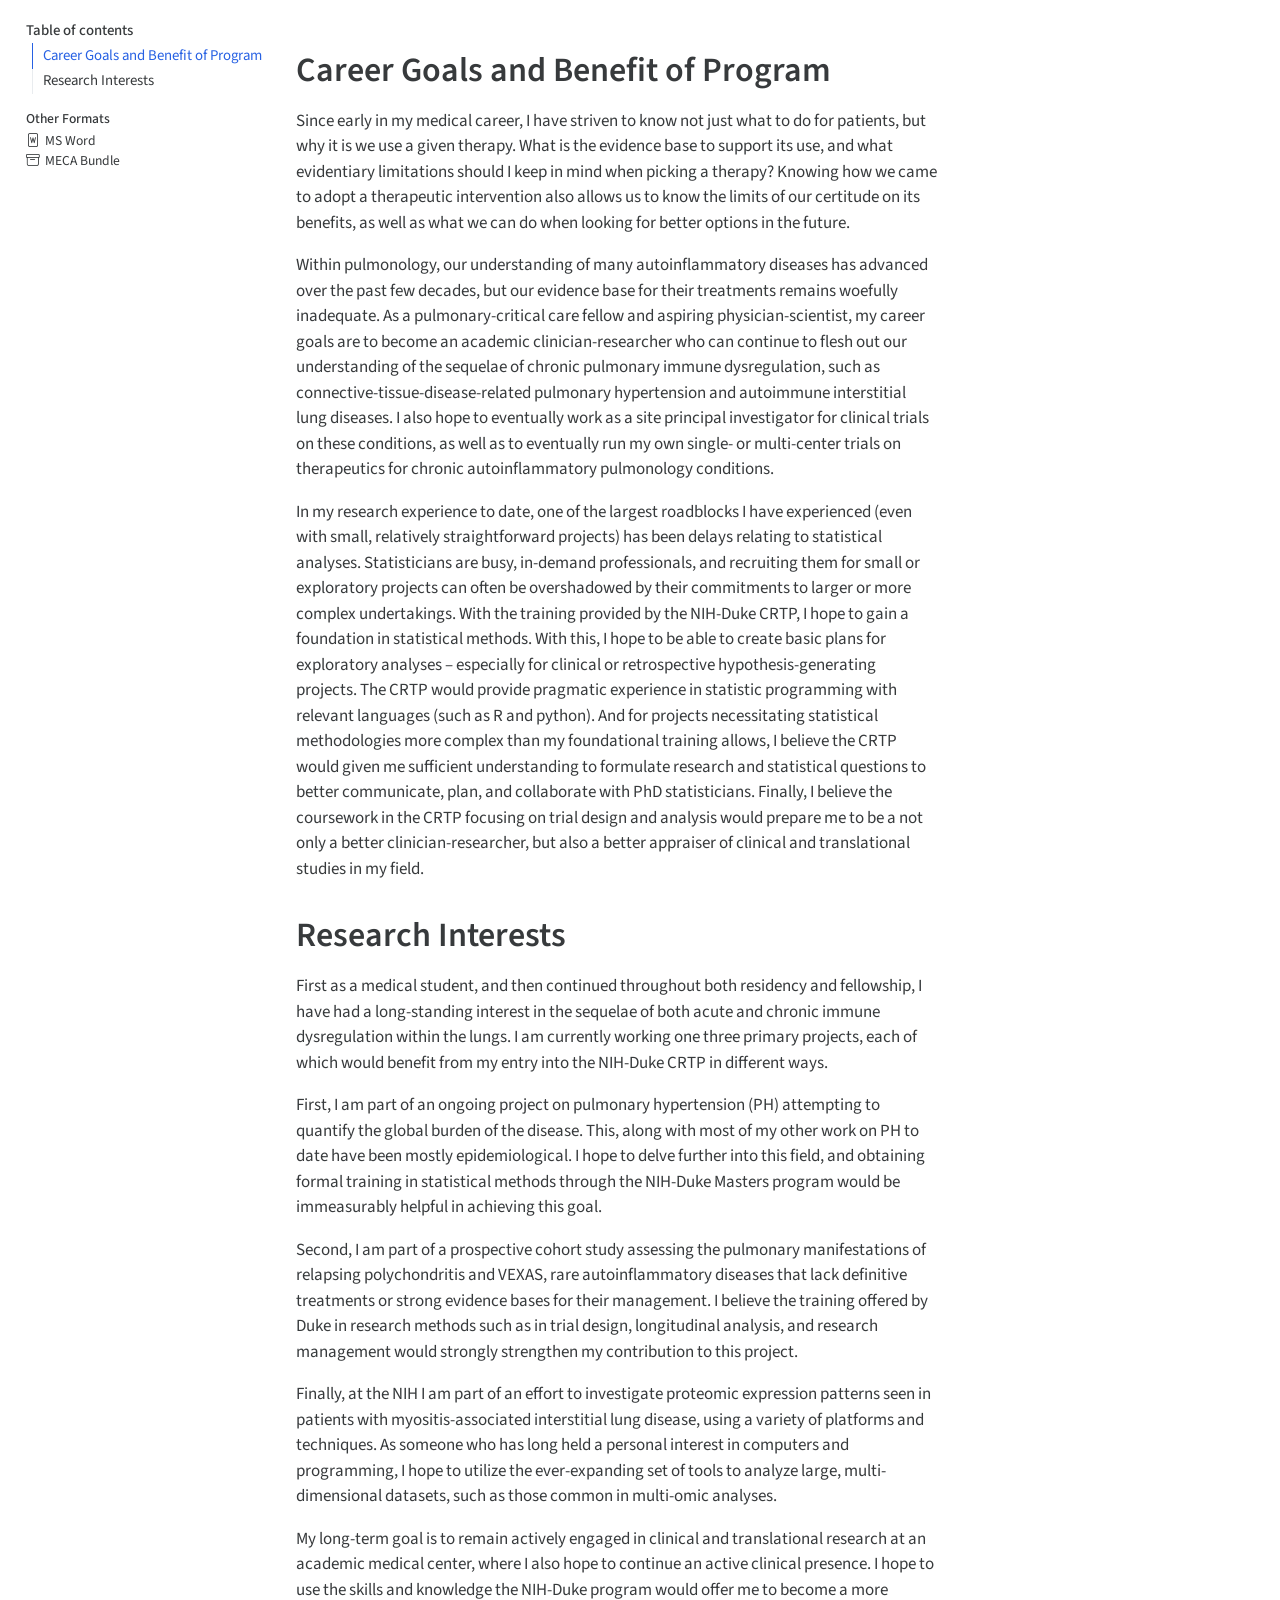
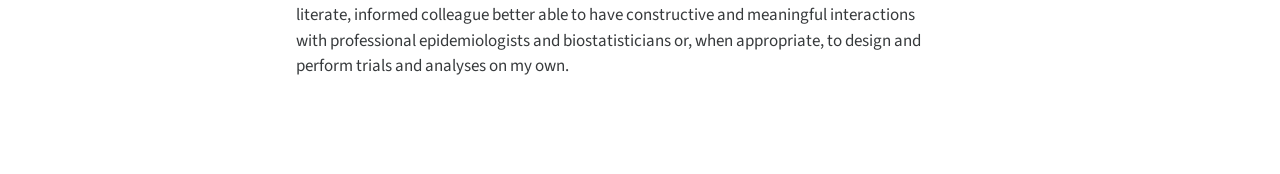
==== duke_crtp/essay/_manuscript/index.html @ a735afd9 "updated duke app" ====
<!DOCTYPE html>
<html xmlns="http://www.w3.org/1999/xhtml" lang="en" xml:lang="en"><head>

<meta charset="utf-8">
<meta name="generator" content="quarto-1.7.31">

<meta name="viewport" content="width=device-width, initial-scale=1.0, user-scalable=yes">


<title>index</title>
<style>
code{white-space: pre-wrap;}
span.smallcaps{font-variant: small-caps;}
div.columns{display: flex; gap: min(4vw, 1.5em);}
div.column{flex: auto; overflow-x: auto;}
div.hanging-indent{margin-left: 1.5em; text-indent: -1.5em;}
ul.task-list{list-style: none;}
ul.task-list li input[type="checkbox"] {
  width: 0.8em;
  margin: 0 0.8em 0.2em -1em; /* quarto-specific, see https://github.com/quarto-dev/quarto-cli/issues/4556 */ 
  vertical-align: middle;
}
</style>


<script src="site_libs/clipboard/clipboard.min.js"></script>
<script src="site_libs/quarto-html/quarto.js" type="module"></script>
<script src="site_libs/quarto-html/tabsets/tabsets.js" type="module"></script>
<script src="site_libs/quarto-html/popper.min.js"></script>
<script src="site_libs/quarto-html/tippy.umd.min.js"></script>
<script src="site_libs/quarto-html/anchor.min.js"></script>
<link href="site_libs/quarto-html/tippy.css" rel="stylesheet">
<link href="site_libs/quarto-html/quarto-syntax-highlighting-e1a5c8363afafaef2c763b6775fbf3ca.css" rel="stylesheet" id="quarto-text-highlighting-styles">
<script src="site_libs/bootstrap/bootstrap.min.js"></script>
<link href="site_libs/bootstrap/bootstrap-icons.css" rel="stylesheet">
<link href="site_libs/bootstrap/bootstrap-08516ca44e52cf1db013b8d72997a0c1.min.css" rel="stylesheet" append-hash="true" id="quarto-bootstrap" data-mode="light">
<script async="" src="https://hypothes.is/embed.js"></script>
<script>
  window.document.addEventListener("DOMContentLoaded", function (_event) {
    document.body.classList.add('hypothesis-enabled');
  });
</script>


<meta name="citation_language" content="en">
</head>

<body class="quarto-light">

<div id="quarto-content" class="page-columns page-rows-contents page-layout-article toc-left">
<div id="quarto-sidebar-toc-left" class="sidebar toc-left">
  <nav id="TOC" role="doc-toc" class="toc-active">
    <h2 id="toc-title">Table of contents</h2>
   
  <ul>
  <li><a href="#career-goals-and-benefit-of-program" id="toc-career-goals-and-benefit-of-program" class="nav-link active" data-scroll-target="#career-goals-and-benefit-of-program">Career Goals and Benefit of Program</a></li>
  <li><a href="#research-interests" id="toc-research-interests" class="nav-link" data-scroll-target="#research-interests">Research Interests</a></li>
  </ul>
<div class="quarto-alternate-formats"><h2>Other Formats</h2><ul><li><a href="index.docx"><i class="bi bi-file-word"></i>MS Word</a></li><li><a href="index-meca.zip" data-meca-link="true"><i class="bi bi-archive"></i>MECA Bundle</a></li></ul></div></nav>
</div>
<div id="quarto-margin-sidebar" class="sidebar margin-sidebar zindex-bottom">
</div>
<main class="content quarto-banner-title-block" id="quarto-document-content">




<section id="career-goals-and-benefit-of-program" class="level1">
<h1>Career Goals and Benefit of Program</h1>
<p>Since early in my medical career, I have striven to know not just what to do for patients, but why it is we use a given therapy. What is the evidence base to support its use, and what evidentiary limitations should I keep in mind when picking a therapy? Knowing how we came to adopt a therapeutic intervention also allows us to know the limits of our certitude on its benefits, as well as what we can do when looking for better options in the future.</p>
<p>Within pulmonology, our understanding of many autoinflammatory diseases has advanced over the past few decades, but our evidence base for their treatments remains woefully inadequate. As a pulmonary-critical care fellow and aspiring physician-scientist, my career goals are to become an academic clinician-researcher who can continue to flesh out our understanding of the sequelae of chronic pulmonary immune dysregulation, such as connective-tissue-disease-related pulmonary hypertension and autoimmune interstitial lung diseases. I also hope to eventually work as a site principal investigator for clinical trials on these conditions, as well as to eventually run my own single- or multi-center trials on therapeutics for chronic autoinflammatory pulmonology conditions.</p>
<p>In my research experience to date, one of the largest roadblocks I have experienced (even with small, relatively straightforward projects) has been delays relating to statistical analyses. Statisticians are busy, in-demand professionals, and recruiting them for small or exploratory projects can often be overshadowed by their commitments to larger or more complex undertakings. With the training provided by the NIH-Duke CRTP, I hope to gain a foundation in statistical methods. With this, I hope to be able to create basic plans for exploratory analyses – especially for clinical or retrospective hypothesis-generating projects. The CRTP would provide pragmatic experience in statistic programming with relevant languages (such as R and python). And for projects necessitating statistical methodologies more complex than my foundational training allows, I believe the CRTP would given me sufficient understanding to formulate research and statistical questions to better communicate, plan, and collaborate with PhD statisticians. Finally, I believe the coursework in the CRTP focusing on trial design and analysis would prepare me to be a not only a better clinician-researcher, but also a better appraiser of clinical and translational studies in my field.</p>
</section>
<section id="research-interests" class="level1">
<h1>Research Interests</h1>
<p>First as a medical student, and then continued throughout both residency and fellowship, I have had a long-standing interest in the sequelae of both acute and chronic immune dysregulation within the lungs. I am currently working one three primary projects, each of which would benefit from my entry into the NIH-Duke CRTP in different ways.</p>
<p>First, I am part of an ongoing project on pulmonary hypertension (PH) attempting to quantify the global burden of the disease. This, along with most of my other work on PH to date have been mostly epidemiological. I hope to delve further into this field, and obtaining formal training in statistical methods through the NIH-Duke Masters program would be immeasurably helpful in achieving this goal.</p>
<p>Second, I am part of a prospective cohort study assessing the pulmonary manifestations of relapsing polychondritis and VEXAS, rare autoinflammatory diseases that lack definitive treatments or strong evidence bases for their management. I believe the training offered by Duke in research methods such as in trial design, longitudinal analysis, and research management would strongly strengthen my contribution to this project.</p>
<p>Finally, at the NIH I am part of an effort to investigate proteomic expression patterns seen in patients with myositis-associated interstitial lung disease, using a variety of platforms and techniques. As someone who has long held a personal interest in computers and programming, I hope to utilize the ever-expanding set of tools to analyze large, multi-dimensional datasets, such as those common in multi-omic analyses.</p>
<p>My long-term goal is to remain actively engaged in clinical and translational research at an academic medical center, where I also hope to continue an active clinical presence. I hope to use the skills and knowledge the NIH-Duke program would offer me to become a more literate, informed colleague better able to have constructive and meaningful interactions with professional epidemiologists and biostatisticians or, when appropriate, to design and perform trials and analyses on my own.</p>
</section>

</main>
<!-- /main column -->
<script id="quarto-html-after-body" type="application/javascript">
  window.document.addEventListener("DOMContentLoaded", function (event) {
    const icon = "";
    const anchorJS = new window.AnchorJS();
    anchorJS.options = {
      placement: 'right',
      icon: icon
    };
    anchorJS.add('.anchored');
    const isCodeAnnotation = (el) => {
      for (const clz of el.classList) {
        if (clz.startsWith('code-annotation-')) {                     
          return true;
        }
      }
      return false;
    }
    const onCopySuccess = function(e) {
      // button target
      const button = e.trigger;
      // don't keep focus
      button.blur();
      // flash "checked"
      button.classList.add('code-copy-button-checked');
      var currentTitle = button.getAttribute("title");
      button.setAttribute("title", "Copied!");
      let tooltip;
      if (window.bootstrap) {
        button.setAttribute("data-bs-toggle", "tooltip");
        button.setAttribute("data-bs-placement", "left");
        button.setAttribute("data-bs-title", "Copied!");
        tooltip = new bootstrap.Tooltip(button, 
          { trigger: "manual", 
            customClass: "code-copy-button-tooltip",
            offset: [0, -8]});
        tooltip.show();    
      }
      setTimeout(function() {
        if (tooltip) {
          tooltip.hide();
          button.removeAttribute("data-bs-title");
          button.removeAttribute("data-bs-toggle");
          button.removeAttribute("data-bs-placement");
        }
        button.setAttribute("title", currentTitle);
        button.classList.remove('code-copy-button-checked');
      }, 1000);
      // clear code selection
      e.clearSelection();
    }
    const getTextToCopy = function(trigger) {
        const codeEl = trigger.previousElementSibling.cloneNode(true);
        for (const childEl of codeEl.children) {
          if (isCodeAnnotation(childEl)) {
            childEl.remove();
          }
        }
        return codeEl.innerText;
    }
    const clipboard = new window.ClipboardJS('.code-copy-button:not([data-in-quarto-modal])', {
      text: getTextToCopy
    });
    clipboard.on('success', onCopySuccess);
    if (window.document.getElementById('quarto-embedded-source-code-modal')) {
      const clipboardModal = new window.ClipboardJS('.code-copy-button[data-in-quarto-modal]', {
        text: getTextToCopy,
        container: window.document.getElementById('quarto-embedded-source-code-modal')
      });
      clipboardModal.on('success', onCopySuccess);
    }
      var localhostRegex = new RegExp(/^(?:http|https):\/\/localhost\:?[0-9]*\//);
      var mailtoRegex = new RegExp(/^mailto:/);
        var filterRegex = new RegExp('/' + window.location.host + '/');
      var isInternal = (href) => {
          return filterRegex.test(href) || localhostRegex.test(href) || mailtoRegex.test(href);
      }
      // Inspect non-navigation links and adorn them if external
     var links = window.document.querySelectorAll('a[href]:not(.nav-link):not(.navbar-brand):not(.toc-action):not(.sidebar-link):not(.sidebar-item-toggle):not(.pagination-link):not(.no-external):not([aria-hidden]):not(.dropdown-item):not(.quarto-navigation-tool):not(.about-link)');
      for (var i=0; i<links.length; i++) {
        const link = links[i];
        if (!isInternal(link.href)) {
          // undo the damage that might have been done by quarto-nav.js in the case of
          // links that we want to consider external
          if (link.dataset.originalHref !== undefined) {
            link.href = link.dataset.originalHref;
          }
        }
      }
    function tippyHover(el, contentFn, onTriggerFn, onUntriggerFn) {
      const config = {
        allowHTML: true,
        maxWidth: 500,
        delay: 100,
        arrow: false,
        appendTo: function(el) {
            return el.parentElement;
        },
        interactive: true,
        interactiveBorder: 10,
        theme: 'quarto',
        placement: 'bottom-start',
      };
      if (contentFn) {
        config.content = contentFn;
      }
      if (onTriggerFn) {
        config.onTrigger = onTriggerFn;
      }
      if (onUntriggerFn) {
        config.onUntrigger = onUntriggerFn;
      }
      window.tippy(el, config); 
    }
    const noterefs = window.document.querySelectorAll('a[role="doc-noteref"]');
    for (var i=0; i<noterefs.length; i++) {
      const ref = noterefs[i];
      tippyHover(ref, function() {
        // use id or data attribute instead here
        let href = ref.getAttribute('data-footnote-href') || ref.getAttribute('href');
        try { href = new URL(href).hash; } catch {}
        const id = href.replace(/^#\/?/, "");
        const note = window.document.getElementById(id);
        if (note) {
          return note.innerHTML;
        } else {
          return "";
        }
      });
    }
    const xrefs = window.document.querySelectorAll('a.quarto-xref');
    const processXRef = (id, note) => {
      // Strip column container classes
      const stripColumnClz = (el) => {
        el.classList.remove("page-full", "page-columns");
        if (el.children) {
          for (const child of el.children) {
            stripColumnClz(child);
          }
        }
      }
      stripColumnClz(note)
      if (id === null || id.startsWith('sec-')) {
        // Special case sections, only their first couple elements
        const container = document.createElement("div");
        if (note.children && note.children.length > 2) {
          container.appendChild(note.children[0].cloneNode(true));
          for (let i = 1; i < note.children.length; i++) {
            const child = note.children[i];
            if (child.tagName === "P" && child.innerText === "") {
              continue;
            } else {
              container.appendChild(child.cloneNode(true));
              break;
            }
          }
          if (window.Quarto?.typesetMath) {
            window.Quarto.typesetMath(container);
          }
          return container.innerHTML
        } else {
          if (window.Quarto?.typesetMath) {
            window.Quarto.typesetMath(note);
          }
          return note.innerHTML;
        }
      } else {
        // Remove any anchor links if they are present
        const anchorLink = note.querySelector('a.anchorjs-link');
        if (anchorLink) {
          anchorLink.remove();
        }
        if (window.Quarto?.typesetMath) {
          window.Quarto.typesetMath(note);
        }
        if (note.classList.contains("callout")) {
          return note.outerHTML;
        } else {
          return note.innerHTML;
        }
      }
    }
    for (var i=0; i<xrefs.length; i++) {
      const xref = xrefs[i];
      tippyHover(xref, undefined, function(instance) {
        instance.disable();
        let url = xref.getAttribute('href');
        let hash = undefined; 
        if (url.startsWith('#')) {
          hash = url;
        } else {
          try { hash = new URL(url).hash; } catch {}
        }
        if (hash) {
          const id = hash.replace(/^#\/?/, "");
          const note = window.document.getElementById(id);
          if (note !== null) {
            try {
              const html = processXRef(id, note.cloneNode(true));
              instance.setContent(html);
            } finally {
              instance.enable();
              instance.show();
            }
          } else {
            // See if we can fetch this
            fetch(url.split('#')[0])
            .then(res => res.text())
            .then(html => {
              const parser = new DOMParser();
              const htmlDoc = parser.parseFromString(html, "text/html");
              const note = htmlDoc.getElementById(id);
              if (note !== null) {
                const html = processXRef(id, note);
                instance.setContent(html);
              } 
            }).finally(() => {
              instance.enable();
              instance.show();
            });
          }
        } else {
          // See if we can fetch a full url (with no hash to target)
          // This is a special case and we should probably do some content thinning / targeting
          fetch(url)
          .then(res => res.text())
          .then(html => {
            const parser = new DOMParser();
            const htmlDoc = parser.parseFromString(html, "text/html");
            const note = htmlDoc.querySelector('main.content');
            if (note !== null) {
              // This should only happen for chapter cross references
              // (since there is no id in the URL)
              // remove the first header
              if (note.children.length > 0 && note.children[0].tagName === "HEADER") {
                note.children[0].remove();
              }
              const html = processXRef(null, note);
              instance.setContent(html);
            } 
          }).finally(() => {
            instance.enable();
            instance.show();
          });
        }
      }, function(instance) {
      });
    }
        let selectedAnnoteEl;
        const selectorForAnnotation = ( cell, annotation) => {
          let cellAttr = 'data-code-cell="' + cell + '"';
          let lineAttr = 'data-code-annotation="' +  annotation + '"';
          const selector = 'span[' + cellAttr + '][' + lineAttr + ']';
          return selector;
        }
        const selectCodeLines = (annoteEl) => {
          const doc = window.document;
          const targetCell = annoteEl.getAttribute("data-target-cell");
          const targetAnnotation = annoteEl.getAttribute("data-target-annotation");
          const annoteSpan = window.document.querySelector(selectorForAnnotation(targetCell, targetAnnotation));
          const lines = annoteSpan.getAttribute("data-code-lines").split(",");
          const lineIds = lines.map((line) => {
            return targetCell + "-" + line;
          })
          let top = null;
          let height = null;
          let parent = null;
          if (lineIds.length > 0) {
              //compute the position of the single el (top and bottom and make a div)
              const el = window.document.getElementById(lineIds[0]);
              top = el.offsetTop;
              height = el.offsetHeight;
              parent = el.parentElement.parentElement;
            if (lineIds.length > 1) {
              const lastEl = window.document.getElementById(lineIds[lineIds.length - 1]);
              const bottom = lastEl.offsetTop + lastEl.offsetHeight;
              height = bottom - top;
            }
            if (top !== null && height !== null && parent !== null) {
              // cook up a div (if necessary) and position it 
              let div = window.document.getElementById("code-annotation-line-highlight");
              if (div === null) {
                div = window.document.createElement("div");
                div.setAttribute("id", "code-annotation-line-highlight");
                div.style.position = 'absolute';
                parent.appendChild(div);
              }
              div.style.top = top - 2 + "px";
              div.style.height = height + 4 + "px";
              div.style.left = 0;
              let gutterDiv = window.document.getElementById("code-annotation-line-highlight-gutter");
              if (gutterDiv === null) {
                gutterDiv = window.document.createElement("div");
                gutterDiv.setAttribute("id", "code-annotation-line-highlight-gutter");
                gutterDiv.style.position = 'absolute';
                const codeCell = window.document.getElementById(targetCell);
                const gutter = codeCell.querySelector('.code-annotation-gutter');
                gutter.appendChild(gutterDiv);
              }
              gutterDiv.style.top = top - 2 + "px";
              gutterDiv.style.height = height + 4 + "px";
            }
            selectedAnnoteEl = annoteEl;
          }
        };
        const unselectCodeLines = () => {
          const elementsIds = ["code-annotation-line-highlight", "code-annotation-line-highlight-gutter"];
          elementsIds.forEach((elId) => {
            const div = window.document.getElementById(elId);
            if (div) {
              div.remove();
            }
          });
          selectedAnnoteEl = undefined;
        };
          // Handle positioning of the toggle
      window.addEventListener(
        "resize",
        throttle(() => {
          elRect = undefined;
          if (selectedAnnoteEl) {
            selectCodeLines(selectedAnnoteEl);
          }
        }, 10)
      );
      function throttle(fn, ms) {
      let throttle = false;
      let timer;
        return (...args) => {
          if(!throttle) { // first call gets through
              fn.apply(this, args);
              throttle = true;
          } else { // all the others get throttled
              if(timer) clearTimeout(timer); // cancel #2
              timer = setTimeout(() => {
                fn.apply(this, args);
                timer = throttle = false;
              }, ms);
          }
        };
      }
        // Attach click handler to the DT
        const annoteDls = window.document.querySelectorAll('dt[data-target-cell]');
        for (const annoteDlNode of annoteDls) {
          annoteDlNode.addEventListener('click', (event) => {
            const clickedEl = event.target;
            if (clickedEl !== selectedAnnoteEl) {
              unselectCodeLines();
              const activeEl = window.document.querySelector('dt[data-target-cell].code-annotation-active');
              if (activeEl) {
                activeEl.classList.remove('code-annotation-active');
              }
              selectCodeLines(clickedEl);
              clickedEl.classList.add('code-annotation-active');
            } else {
              // Unselect the line
              unselectCodeLines();
              clickedEl.classList.remove('code-annotation-active');
            }
          });
        }
    const findCites = (el) => {
      const parentEl = el.parentElement;
      if (parentEl) {
        const cites = parentEl.dataset.cites;
        if (cites) {
          return {
            el,
            cites: cites.split(' ')
          };
        } else {
          return findCites(el.parentElement)
        }
      } else {
        return undefined;
      }
    };
    var bibliorefs = window.document.querySelectorAll('a[role="doc-biblioref"]');
    for (var i=0; i<bibliorefs.length; i++) {
      const ref = bibliorefs[i];
      const citeInfo = findCites(ref);
      if (citeInfo) {
        tippyHover(citeInfo.el, function() {
          var popup = window.document.createElement('div');
          citeInfo.cites.forEach(function(cite) {
            var citeDiv = window.document.createElement('div');
            citeDiv.classList.add('hanging-indent');
            citeDiv.classList.add('csl-entry');
            var biblioDiv = window.document.getElementById('ref-' + cite);
            if (biblioDiv) {
              citeDiv.innerHTML = biblioDiv.innerHTML;
            }
            popup.appendChild(citeDiv);
          });
          return popup.innerHTML;
        });
      }
    }
  });
  </script>
</div> <!-- /content -->




</body></html>
---- duke_crtp/essay/_manuscript/site_libs/quarto-html/tippy.css ----
.tippy-box[data-animation=fade][data-state=hidden]{opacity:0}[data-tippy-root]{max-width:calc(100vw - 10px)}.tippy-box{position:relative;background-color:#333;color:#fff;border-radius:4px;font-size:14px;line-height:1.4;white-space:normal;outline:0;transition-property:transform,visibility,opacity}.tippy-box[data-placement^=top]>.tippy-arrow{bottom:0}.tippy-box[data-placement^=top]>.tippy-arrow:before{bottom:-7px;left:0;border-width:8px 8px 0;border-top-color:initial;transform-origin:center top}.tippy-box[data-placement^=bottom]>.tippy-arrow{top:0}.tippy-box[data-placement^=bottom]>.tippy-arrow:before{top:-7px;left:0;border-width:0 8px 8px;border-bottom-color:initial;transform-origin:center bottom}.tippy-box[data-placement^=left]>.tippy-arrow{right:0}.tippy-box[data-placement^=left]>.tippy-arrow:before{border-width:8px 0 8px 8px;border-left-color:initial;right:-7px;transform-origin:center left}.tippy-box[data-placement^=right]>.tippy-arrow{left:0}.tippy-box[data-placement^=right]>.tippy-arrow:before{left:-7px;border-width:8px 8px 8px 0;border-right-color:initial;transform-origin:center right}.tippy-box[data-inertia][data-state=visible]{transition-timing-function:cubic-bezier(.54,1.5,.38,1.11)}.tippy-arrow{width:16px;height:16px;color:#333}.tippy-arrow:before{content:"";position:absolute;border-color:transparent;border-style:solid}.tippy-content{position:relative;padding:5px 9px;z-index:1}
---- duke_crtp/essay/_manuscript/site_libs/quarto-html/quarto-syntax-highlighting-e1a5c8363afafaef2c763b6775fbf3ca.css ----
/* quarto syntax highlight colors */
:root {
  --quarto-hl-ot-color: #003B4F;
  --quarto-hl-at-color: #657422;
  --quarto-hl-ss-color: #20794D;
  --quarto-hl-an-color: #5E5E5E;
  --quarto-hl-fu-color: #4758AB;
  --quarto-hl-st-color: #20794D;
  --quarto-hl-cf-color: #003B4F;
  --quarto-hl-op-color: #5E5E5E;
  --quarto-hl-er-color: #AD0000;
  --quarto-hl-bn-color: #AD0000;
  --quarto-hl-al-color: #AD0000;
  --quarto-hl-va-color: #111111;
  --quarto-hl-bu-color: inherit;
  --quarto-hl-ex-color: inherit;
  --quarto-hl-pp-color: #AD0000;
  --quarto-hl-in-color: #5E5E5E;
  --quarto-hl-vs-color: #20794D;
  --quarto-hl-wa-color: #5E5E5E;
  --quarto-hl-do-color: #5E5E5E;
  --quarto-hl-im-color: #00769E;
  --quarto-hl-ch-color: #20794D;
  --quarto-hl-dt-color: #AD0000;
  --quarto-hl-fl-color: #AD0000;
  --quarto-hl-co-color: #5E5E5E;
  --quarto-hl-cv-color: #5E5E5E;
  --quarto-hl-cn-color: #8f5902;
  --quarto-hl-sc-color: #5E5E5E;
  --quarto-hl-dv-color: #AD0000;
  --quarto-hl-kw-color: #003B4F;
}

/* other quarto variables */
:root {
  --quarto-font-monospace: SFMono-Regular, Menlo, Monaco, Consolas, "Liberation Mono", "Courier New", monospace;
}

/* syntax highlight based on Pandoc's rules */
pre > code.sourceCode > span {
  color: #003B4F;
}

code.sourceCode > span {
  color: #003B4F;
}

div.sourceCode,
div.sourceCode pre.sourceCode {
  color: #003B4F;
}

/* Normal */
code span {
  color: #003B4F;
}

/* Alert */
code span.al {
  color: #AD0000;
  font-style: inherit;
}

/* Annotation */
code span.an {
  color: #5E5E5E;
  font-style: inherit;
}

/* Attribute */
code span.at {
  color: #657422;
  font-style: inherit;
}

/* BaseN */
code span.bn {
  color: #AD0000;
  font-style: inherit;
}

/* BuiltIn */
code span.bu {
  font-style: inherit;
}

/* ControlFlow */
code span.cf {
  color: #003B4F;
  font-weight: bold;
  font-style: inherit;
}

/* Char */
code span.ch {
  color: #20794D;
  font-style: inherit;
}

/* Constant */
code span.cn {
  color: #8f5902;
  font-style: inherit;
}

/* Comment */
code span.co {
  color: #5E5E5E;
  font-style: inherit;
}

/* CommentVar */
code span.cv {
  color: #5E5E5E;
  font-style: italic;
}

/* Documentation */
code span.do {
  color: #5E5E5E;
  font-style: italic;
}

/* DataType */
code span.dt {
  color: #AD0000;
  font-style: inherit;
}

/* DecVal */
code span.dv {
  color: #AD0000;
  font-style: inherit;
}

/* Error */
code span.er {
  color: #AD0000;
  font-style: inherit;
}

/* Extension */
code span.ex {
  font-style: inherit;
}

/* Float */
code span.fl {
  color: #AD0000;
  font-style: inherit;
}

/* Function */
code span.fu {
  color: #4758AB;
  font-style: inherit;
}

/* Import */
code span.im {
  color: #00769E;
  font-style: inherit;
}

/* Information */
code span.in {
  color: #5E5E5E;
  font-style: inherit;
}

/* Keyword */
code span.kw {
  color: #003B4F;
  font-weight: bold;
  font-style: inherit;
}

/* Operator */
code span.op {
  color: #5E5E5E;
  font-style: inherit;
}

/* Other */
code span.ot {
  color: #003B4F;
  font-style: inherit;
}

/* Preprocessor */
code span.pp {
  color: #AD0000;
  font-style: inherit;
}

/* SpecialChar */
code span.sc {
  color: #5E5E5E;
  font-style: inherit;
}

/* SpecialString */
code span.ss {
  color: #20794D;
  font-style: inherit;
}

/* String */
code span.st {
  color: #20794D;
  font-style: inherit;
}

/* Variable */
code span.va {
  color: #111111;
  font-style: inherit;
}

/* VerbatimString */
code span.vs {
  color: #20794D;
  font-style: inherit;
}

/* Warning */
code span.wa {
  color: #5E5E5E;
  font-style: italic;
}

.prevent-inlining {
  content: "</";
}

/*# sourceMappingURL=c735b2cac6c846c1abc72f5ce1520814.css.map */
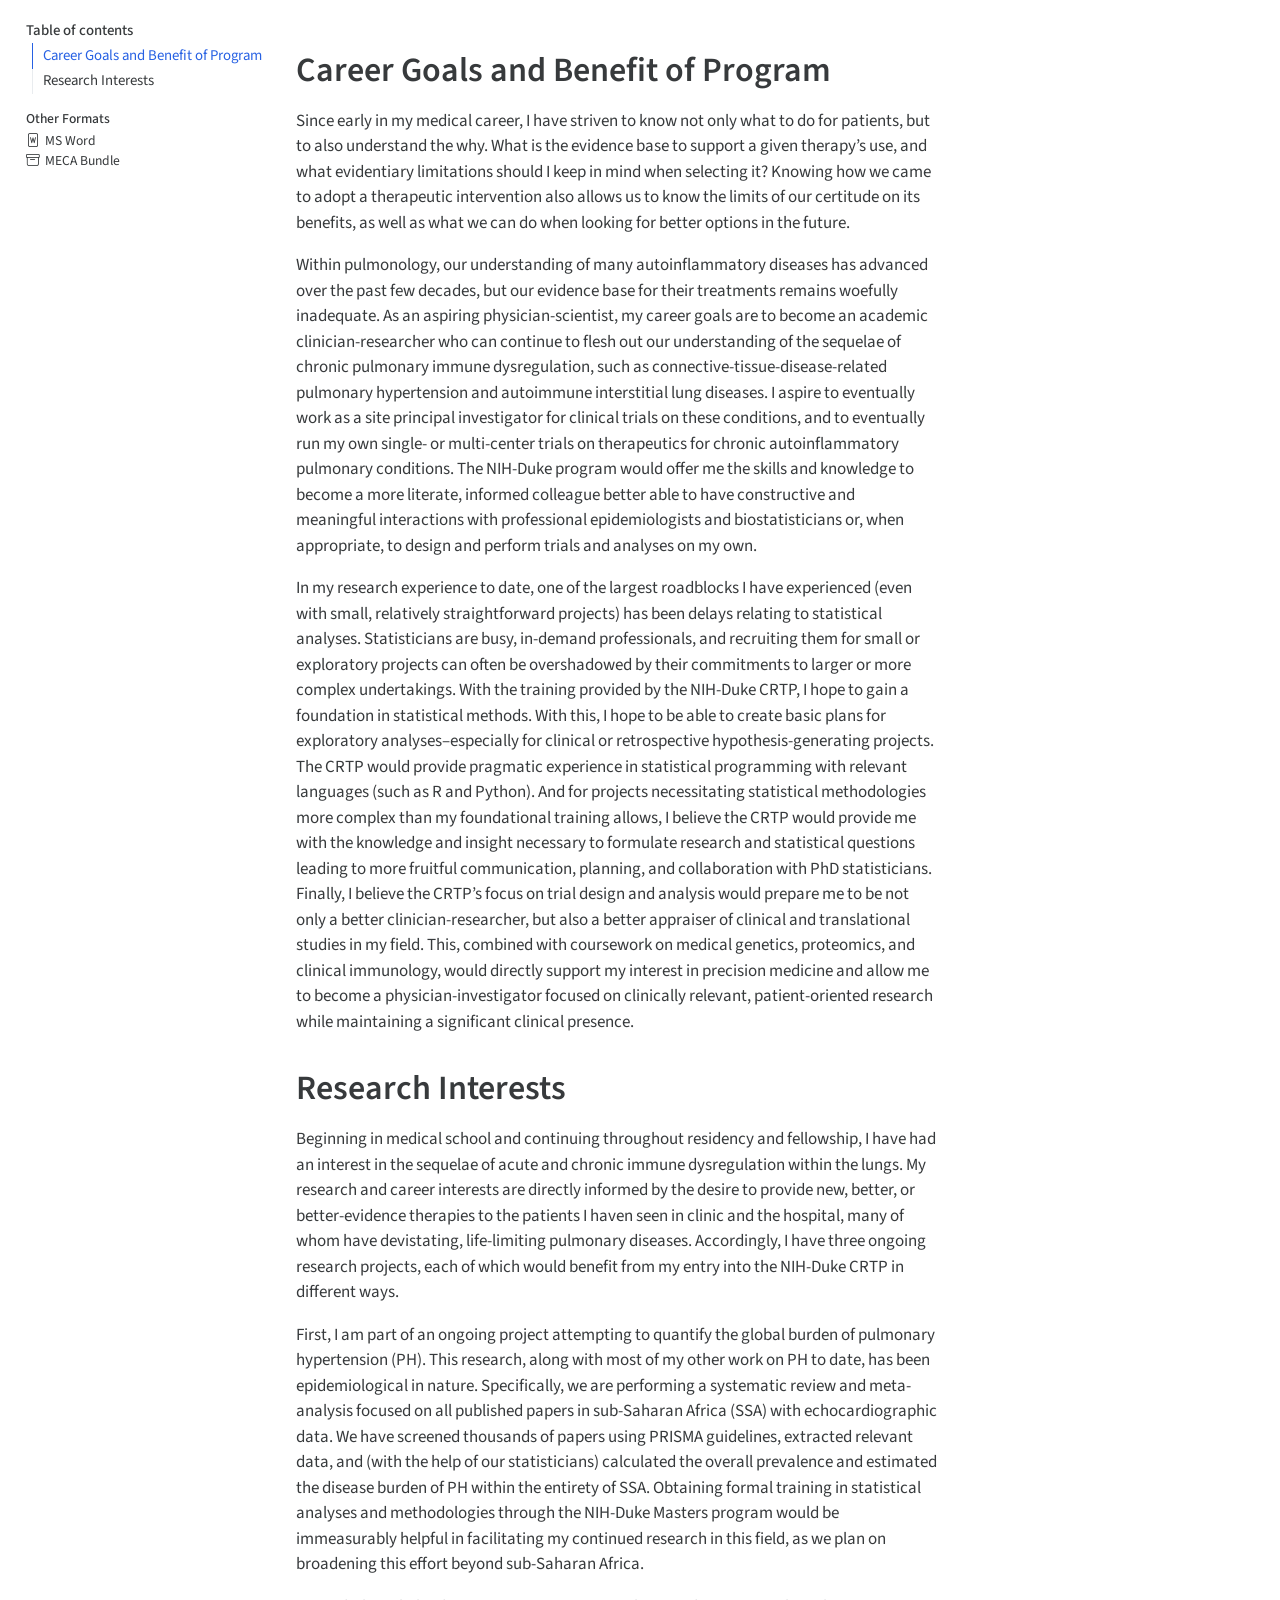
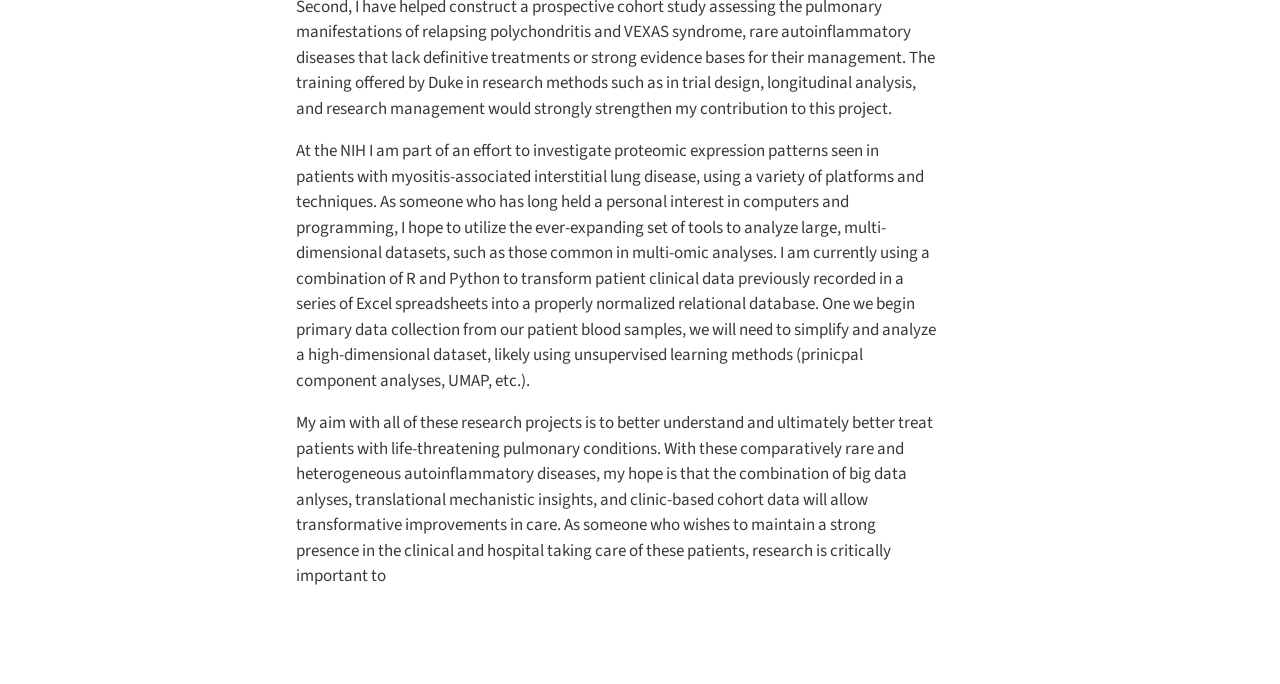
==== commit de033e4c: "duke essay update" ====
--- a/duke_crtp/essay/_manuscript/index.html
+++ b/duke_crtp/essay/_manuscript/index.html
@@ -67,17 +67,17 @@
 
 <section id="career-goals-and-benefit-of-program" class="level1">
 <h1>Career Goals and Benefit of Program</h1>
-<p>Since early in my medical career, I have striven to know not just what to do for patients, but why it is we use a given therapy. What is the evidence base to support its use, and what evidentiary limitations should I keep in mind when picking a therapy? Knowing how we came to adopt a therapeutic intervention also allows us to know the limits of our certitude on its benefits, as well as what we can do when looking for better options in the future.</p>
-<p>Within pulmonology, our understanding of many autoinflammatory diseases has advanced over the past few decades, but our evidence base for their treatments remains woefully inadequate. As a pulmonary-critical care fellow and aspiring physician-scientist, my career goals are to become an academic clinician-researcher who can continue to flesh out our understanding of the sequelae of chronic pulmonary immune dysregulation, such as connective-tissue-disease-related pulmonary hypertension and autoimmune interstitial lung diseases. I also hope to eventually work as a site principal investigator for clinical trials on these conditions, as well as to eventually run my own single- or multi-center trials on therapeutics for chronic autoinflammatory pulmonology conditions.</p>
-<p>In my research experience to date, one of the largest roadblocks I have experienced (even with small, relatively straightforward projects) has been delays relating to statistical analyses. Statisticians are busy, in-demand professionals, and recruiting them for small or exploratory projects can often be overshadowed by their commitments to larger or more complex undertakings. With the training provided by the NIH-Duke CRTP, I hope to gain a foundation in statistical methods. With this, I hope to be able to create basic plans for exploratory analyses – especially for clinical or retrospective hypothesis-generating projects. The CRTP would provide pragmatic experience in statistic programming with relevant languages (such as R and python). And for projects necessitating statistical methodologies more complex than my foundational training allows, I believe the CRTP would given me sufficient understanding to formulate research and statistical questions to better communicate, plan, and collaborate with PhD statisticians. Finally, I believe the coursework in the CRTP focusing on trial design and analysis would prepare me to be a not only a better clinician-researcher, but also a better appraiser of clinical and translational studies in my field.</p>
+<p>Since early in my medical career, I have striven to know not only what to do for patients, but to also understand the why. What is the evidence base to support a given therapy’s use, and what evidentiary limitations should I keep in mind when selecting it? Knowing how we came to adopt a therapeutic intervention also allows us to know the limits of our certitude on its benefits, as well as what we can do when looking for better options in the future.</p>
+<p>Within pulmonology, our understanding of many autoinflammatory diseases has advanced over the past few decades, but our evidence base for their treatments remains woefully inadequate. As an aspiring physician-scientist, my career goals are to become an academic clinician-researcher who can continue to flesh out our understanding of the sequelae of chronic pulmonary immune dysregulation, such as connective-tissue-disease-related pulmonary hypertension and autoimmune interstitial lung diseases. I aspire to eventually work as a site principal investigator for clinical trials on these conditions, and to eventually run my own single- or multi-center trials on therapeutics for chronic autoinflammatory pulmonary conditions. The NIH-Duke program would offer me the skills and knowledge to become a more literate, informed colleague better able to have constructive and meaningful interactions with professional epidemiologists and biostatisticians or, when appropriate, to design and perform trials and analyses on my own.</p>
+<p>In my research experience to date, one of the largest roadblocks I have experienced (even with small, relatively straightforward projects) has been delays relating to statistical analyses. Statisticians are busy, in-demand professionals, and recruiting them for small or exploratory projects can often be overshadowed by their commitments to larger or more complex undertakings. With the training provided by the NIH-Duke CRTP, I hope to gain a foundation in statistical methods. With this, I hope to be able to create basic plans for exploratory analyses–especially for clinical or retrospective hypothesis-generating projects. The CRTP would provide pragmatic experience in statistical programming with relevant languages (such as R and Python). And for projects necessitating statistical methodologies more complex than my foundational training allows, I believe the CRTP would provide me with the knowledge and insight necessary to formulate research and statistical questions leading to more fruitful communication, planning, and collaboration with PhD statisticians. Finally, I believe the CRTP’s focus on trial design and analysis would prepare me to be not only a better clinician-researcher, but also a better appraiser of clinical and translational studies in my field. This, combined with coursework on medical genetics, proteomics, and clinical immunology, would directly support my interest in precision medicine and allow me to become a physician-investigator focused on clinically relevant, patient-oriented research while maintaining a significant clinical presence.</p>
 </section>
 <section id="research-interests" class="level1">
 <h1>Research Interests</h1>
-<p>First as a medical student, and then continued throughout both residency and fellowship, I have had a long-standing interest in the sequelae of both acute and chronic immune dysregulation within the lungs. I am currently working one three primary projects, each of which would benefit from my entry into the NIH-Duke CRTP in different ways.</p>
-<p>First, I am part of an ongoing project on pulmonary hypertension (PH) attempting to quantify the global burden of the disease. This, along with most of my other work on PH to date have been mostly epidemiological. I hope to delve further into this field, and obtaining formal training in statistical methods through the NIH-Duke Masters program would be immeasurably helpful in achieving this goal.</p>
-<p>Second, I am part of a prospective cohort study assessing the pulmonary manifestations of relapsing polychondritis and VEXAS, rare autoinflammatory diseases that lack definitive treatments or strong evidence bases for their management. I believe the training offered by Duke in research methods such as in trial design, longitudinal analysis, and research management would strongly strengthen my contribution to this project.</p>
-<p>Finally, at the NIH I am part of an effort to investigate proteomic expression patterns seen in patients with myositis-associated interstitial lung disease, using a variety of platforms and techniques. As someone who has long held a personal interest in computers and programming, I hope to utilize the ever-expanding set of tools to analyze large, multi-dimensional datasets, such as those common in multi-omic analyses.</p>
-<p>My long-term goal is to remain actively engaged in clinical and translational research at an academic medical center, where I also hope to continue an active clinical presence. I hope to use the skills and knowledge the NIH-Duke program would offer me to become a more literate, informed colleague better able to have constructive and meaningful interactions with professional epidemiologists and biostatisticians or, when appropriate, to design and perform trials and analyses on my own.</p>
+<p>Beginning in medical school and continuing throughout residency and fellowship, I have had an interest in the sequelae of acute and chronic immune dysregulation within the lungs. My research and career interests are directly informed by the desire to provide new, better, or better-evidence therapies to the patients I haven seen in clinic and the hospital, many of whom have devistating, life-limiting pulmonary diseases. Accordingly, I have three ongoing research projects, each of which would benefit from my entry into the NIH-Duke CRTP in different ways.</p>
+<p>First, I am part of an ongoing project attempting to quantify the global burden of pulmonary hypertension (PH). This research, along with most of my other work on PH to date, has been epidemiological in nature. Specifically, we are performing a systematic review and meta-analysis focused on all published papers in sub-Saharan Africa (SSA) with echocardiographic data. We have screened thousands of papers using PRISMA guidelines, extracted relevant data, and (with the help of our statisticians) calculated the overall prevalence and estimated the disease burden of PH within the entirety of SSA. Obtaining formal training in statistical analyses and methodologies through the NIH-Duke Masters program would be immeasurably helpful in facilitating my continued research in this field, as we plan on broadening this effort beyond sub-Saharan Africa.</p>
+<p>Second, I have helped construct a prospective cohort study assessing the pulmonary manifestations of relapsing polychondritis and VEXAS syndrome, rare autoinflammatory diseases that lack definitive treatments or strong evidence bases for their management. The training offered by Duke in research methods such as in trial design, longitudinal analysis, and research management would strongly strengthen my contribution to this project.</p>
+<p>At the NIH I am part of an effort to investigate proteomic expression patterns seen in patients with myositis-associated interstitial lung disease, using a variety of platforms and techniques. As someone who has long held a personal interest in computers and programming, I hope to utilize the ever-expanding set of tools to analyze large, multi-dimensional datasets, such as those common in multi-omic analyses. I am currently using a combination of R and Python to transform patient clinical data previously recorded in a series of Excel spreadsheets into a properly normalized relational database. One we begin primary data collection from our patient blood samples, we will need to simplify and analyze a high-dimensional dataset, likely using unsupervised learning methods (prinicpal component analyses, UMAP, etc.).</p>
+<p>My aim with all of these research projects is to better understand and ultimately better treat patients with life-threatening pulmonary conditions. With these comparatively rare and heterogeneous autoinflammatory diseases, my hope is that the combination of big data anlyses, translational mechanistic insights, and clinic-based cohort data will allow transformative improvements in care. As someone who wishes to maintain a strong presence in the clinical and hospital taking care of these patients, research is critically important to</p>
 </section>
 
 </main>
